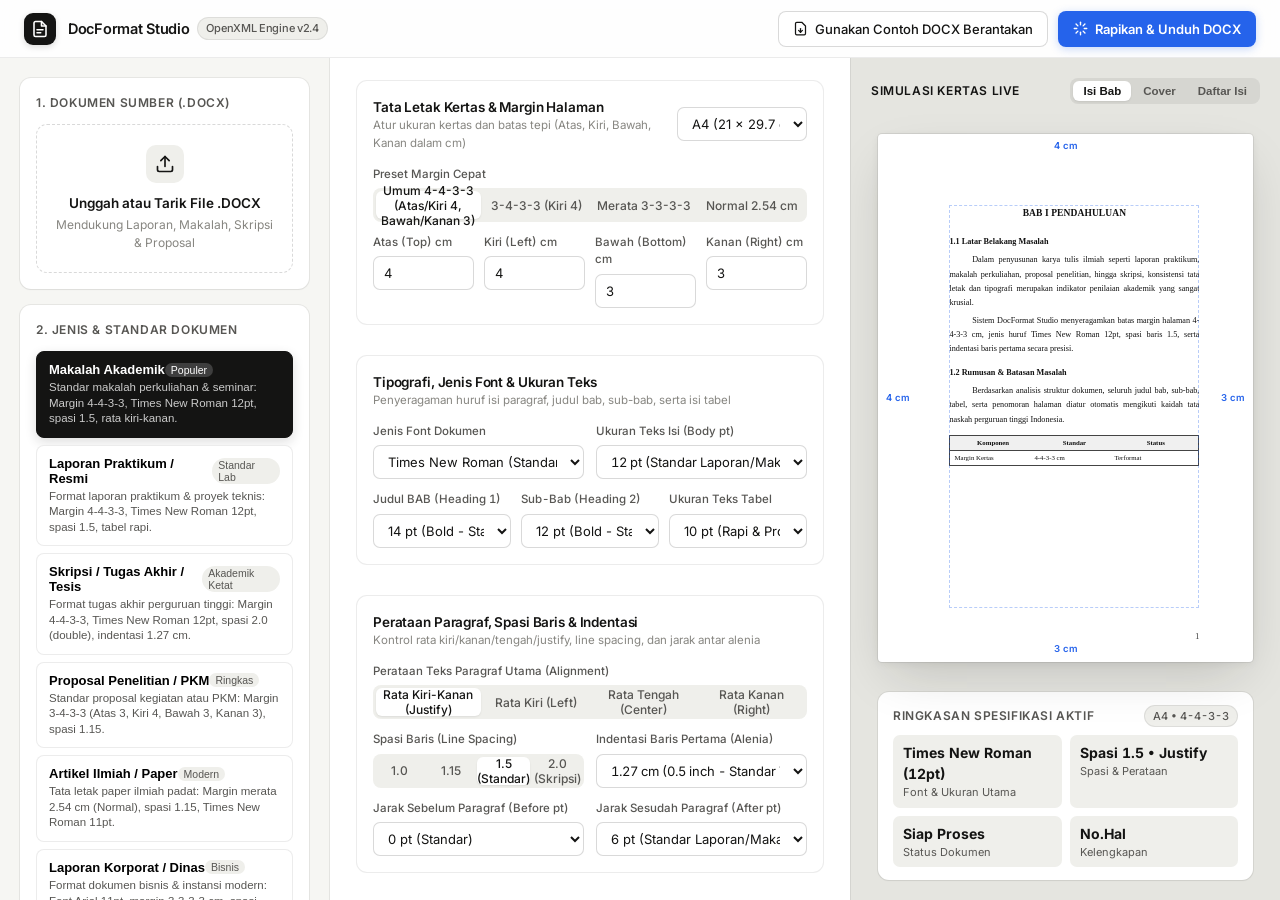
==== index.html @ 8f05985a "first commit" ====
<!DOCTYPE html>
<html lang="id">
<head>
  <meta charset="UTF-8" />
  <meta name="viewport" content="width=device-width, initial-scale=1.0" />
  <title>DocFormat Studio — Otomatisasi Format Laporan, Makalah & Skripsi (.DOCX)</title>
  <link rel="preconnect" href="https://fonts.googleapis.com">
  <link rel="preconnect" href="https://fonts.gstatic.com" crossorigin>
  <link href="https://fonts.googleapis.com/css2?family=Inter:wght@400;500;600;700&display=swap" rel="stylesheet">
  <link rel="stylesheet" href="styles.css" />
</head>
<body>
  <header class="app-header">
    <div class="brand-cluster">
      <div class="brand-mark">
        <svg width="18" height="18" viewBox="0 0 24 24" fill="none" stroke="currentColor" stroke-width="2.1" stroke-linecap="round" stroke-linejoin="round">
          <path d="M14 2H6a2 2 0 0 0-2 2v16a2 2 0 0 0 2 2h12a2 2 0 0 0 2-2V8z"></path>
          <polyline points="14 2 14 8 20 8"></polyline>
          <line x1="8" y1="13" x2="16" y2="13"></line>
          <line x1="8" y1="17" x2="13" y2="17"></line>
        </svg>
      </div>
      <div class="brand-title">
        DocFormat Studio
        <span class="brand-pill">OpenXML Engine v2.4</span>
      </div>
    </div>

    <div class="header-actions">
      <button type="button" id="btnLoadSample" class="btn btn-secondary" title="Muat contoh file DOCX berantakan untuk uji coba">
        <svg width="15" height="15" viewBox="0 0 24 24" fill="none" stroke="currentColor" stroke-width="2" stroke-linecap="round" stroke-linejoin="round">
          <path d="M14 2H6a2 2 0 0 0-2 2v16a2 2 0 0 0 2 2h12a2 2 0 0 0 2-2V8z"></path>
          <path d="M12 18v-6"></path>
          <path d="M9 15l3 3 3-3"></path>
        </svg>
        Gunakan Contoh DOCX Berantakan
      </button>

      <button type="button" id="btnProcessDoc" class="btn btn-brand">
        <svg width="15" height="15" viewBox="0 0 24 24" fill="none" stroke="currentColor" stroke-width="2.2" stroke-linecap="round" stroke-linejoin="round">
          <path d="M12 2v4"></path>
          <path d="m16.2 7.8 2.9-2.9"></path>
          <path d="M18 12h4"></path>
          <path d="m16.2 16.2 2.9 2.9"></path>
          <path d="M12 18v4"></path>
          <path d="m4.9 19.1 2.9-2.9"></path>
          <path d="M2 12h4"></path>
          <path d="m4.9 4.9 2.9 2.9"></path>
        </svg>
        <span id="btnProcessLabel">Rapikan &amp; Unduh DOCX</span>
      </button>
    </div>
  </header>

  <main class="workspace-grid">
    <!-- LEFT COLUMN: UPLOAD, PRESETS, MODULE CHECKLIST -->
    <aside class="col-panel col-left">
      <div class="panel-card">
        <div class="section-header">
          <span class="section-title">1. Dokumen Sumber (.DOCX)</span>
          <span id="fileSizeBadge" class="brand-pill tnum" style="display:none;">0 KB</span>
        </div>

        <input type="file" id="fileInput" accept=".docx" style="display:none;" />
        <div id="dropzone" class="dropzone">
          <div class="dropzone-icon">
            <svg width="20" height="20" viewBox="0 0 24 24" fill="none" stroke="currentColor" stroke-width="2" stroke-linecap="round" stroke-linejoin="round">
              <path d="M21 15v4a2 2 0 0 1-2 2H5a2 2 0 0 1-2-2v-4"></path>
              <polyline points="17 8 12 3 7 8"></polyline>
              <line x1="12" y1="3" x2="12" y2="15"></line>
            </svg>
          </div>
          <div class="dropzone-title" id="dropzoneTitle">Unggah atau Tarik File .DOCX</div>
          <div class="dropzone-sub">Mendukung Laporan, Makalah, Skripsi &amp; Proposal</div>
        </div>

        <div id="fileStatusBox" class="file-status-box">
          <div class="file-meta-top">
            <span class="file-name" id="inspectedFilename">dokumen.docx</span>
          </div>
          <div class="file-badges" id="inspectedBadges"></div>
        </div>
      </div>

      <div class="panel-card">
        <div class="section-header">
          <span class="section-title">2. Jenis &amp; Standar Dokumen</span>
        </div>
        <div id="presetList" class="preset-grid"></div>
      </div>

      <div class="panel-card">
        <div class="section-header">
          <span class="section-title">3. Bagian yang Dirapikan</span>
          <button type="button" id="btnToggleAllModules" style="border:none;background:none;color:var(--brand);font-size:11.5px;font-weight:600;cursor:pointer;">Pilih Semua</button>
        </div>
        <div class="module-checklist" id="moduleChecklist">
          <label class="module-chip checked" data-mod="margin">
            <input type="checkbox" checked />
            <span class="chip-box">✓</span>
            <span>Margin &amp; Kertas</span>
          </label>
          <label class="module-chip checked" data-mod="font">
            <input type="checkbox" checked />
            <span class="chip-box">✓</span>
            <span>Jenis Font</span>
          </label>
          <label class="module-chip checked" data-mod="font_size">
            <input type="checkbox" checked />
            <span class="chip-box">✓</span>
            <span>Ukuran Teks</span>
          </label>
          <label class="module-chip checked" data-mod="alignment">
            <input type="checkbox" checked />
            <span class="chip-box">✓</span>
            <span>Perataan Teks</span>
          </label>
          <label class="module-chip checked" data-mod="line_spacing">
            <input type="checkbox" checked />
            <span class="chip-box">✓</span>
            <span>Spasi Baris</span>
          </label>
          <label class="module-chip checked" data-mod="paragraph_spacing">
            <input type="checkbox" checked />
            <span class="chip-box">✓</span>
            <span>Jarak Paragraf</span>
          </label>
          <label class="module-chip checked" data-mod="indentation">
            <input type="checkbox" checked />
            <span class="chip-box">✓</span>
            <span>Indentasi Alenia</span>
          </label>
          <label class="module-chip checked" data-mod="headings">
            <input type="checkbox" checked />
            <span class="chip-box">✓</span>
            <span>Heading Bab/Sub</span>
          </label>
          <label class="module-chip checked" data-mod="page_numbers">
            <input type="checkbox" checked />
            <span class="chip-box">✓</span>
            <span>Nomor Halaman</span>
          </label>
          <label class="module-chip checked" data-mod="tables">
            <input type="checkbox" checked />
            <span class="chip-box">✓</span>
            <span>Format Tabel</span>
          </label>
          <label class="module-chip checked" data-mod="clean_empty_lines">
            <input type="checkbox" checked />
            <span class="chip-box">✓</span>
            <span>Hapus Enter Kosong</span>
          </label>
          <label class="module-chip" data-mod="auto_toc">
            <input type="checkbox" />
            <span class="chip-box">✓</span>
            <span>Daftar Isi Otomatis</span>
          </label>
          <label class="module-chip" data-mod="auto_cover" style="grid-column: span 2;">
            <input type="checkbox" />
            <span class="chip-box">✓</span>
            <span>Buat Cover Otomatis (Jika Belum Ada)</span>
          </label>
        </div>
      </div>
    </aside>

    <!-- CENTER COLUMN: GRANULAR FORMATTING CONTROLS -->
    <section class="col-panel col-center">
      <!-- GROUP A: MARGIN & UKURAN KERTAS -->
      <div class="config-group" id="groupMargin">
        <div class="group-header">
          <div>
            <div class="group-title">Tata Letak Kertas &amp; Margin Halaman</div>
            <div class="group-subtitle">Atur ukuran kertas dan batas tepi (Atas, Kiri, Bawah, Kanan dalam cm)</div>
          </div>
          <select id="paperSize" class="select-control" style="width:130px;">
            <option value="A4">A4 (21 × 29.7 cm)</option>
            <option value="F4">F4 / Folio (21.5 × 33 cm)</option>
            <option value="Letter">Letter (21.6 × 27.9 cm)</option>
            <option value="Legal">Legal (21.6 × 35.6 cm)</option>
          </select>
        </div>

        <div class="form-field" style="margin-bottom:12px;">
          <span class="form-label">Preset Margin Cepat</span>
          <div class="segmented-pills" id="marginPresetGroup">
            <button type="button" class="seg-btn active" data-margin="4,4,3,3">Umum 4-4-3-3 (Atas/Kiri 4, Bawah/Kanan 3)</button>
            <button type="button" class="seg-btn" data-margin="3,4,3,3">3-4-3-3 (Kiri 4)</button>
            <button type="button" class="seg-btn" data-margin="3,3,3,3">Merata 3-3-3-3</button>
            <button type="button" class="seg-btn" data-margin="2.54,2.54,2.54,2.54">Normal 2.54 cm</button>
          </div>
        </div>

        <div class="field-grid-4 tnum">
          <div class="form-field">
            <label class="form-label" for="marginTop">Atas (Top) cm</label>
            <input type="number" id="marginTop" class="input-control" step="0.1" min="1" max="8" value="4.0" />
          </div>
          <div class="form-field">
            <label class="form-label" for="marginLeft">Kiri (Left) cm</label>
            <input type="number" id="marginLeft" class="input-control" step="0.1" min="1" max="8" value="4.0" />
          </div>
          <div class="form-field">
            <label class="form-label" for="marginBottom">Bawah (Bottom) cm</label>
            <input type="number" id="marginBottom" class="input-control" step="0.1" min="1" max="8" value="3.0" />
          </div>
          <div class="form-field">
            <label class="form-label" for="marginRight">Kanan (Right) cm</label>
            <input type="number" id="marginRight" class="input-control" step="0.1" min="1" max="8" value="3.0" />
          </div>
        </div>
      </div>

      <!-- GROUP B: TIPOGRAFI, JENIS FONT & UKURAN TEKS -->
      <div class="config-group" id="groupTypography">
        <div class="group-header">
          <div>
            <div class="group-title">Tipografi, Jenis Font &amp; Ukuran Teks</div>
            <div class="group-subtitle">Penyeragaman huruf isi paragraf, judul bab, sub-bab, serta isi tabel</div>
          </div>
        </div>

        <div class="field-grid-2" style="margin-bottom:12px;">
          <div class="form-field">
            <label class="form-label" for="fontName">Jenis Font Dokumen</label>
            <select id="fontName" class="select-control">
              <option value="Times New Roman">Times New Roman (Standar Karya Ilmiah)</option>
              <option value="Arial">Arial (Laporan Teknis / Dinas)</option>
              <option value="Calibri">Calibri (Dokumen Modern)</option>
              <option value="Georgia">Georgia (Editorial Akademik)</option>
              <option value="Garamond">Garamond (Buku &amp; Monograf)</option>
              <option value="Bookman Old Style">Bookman Old Style</option>
              <option value="Tahoma">Tahoma</option>
            </select>
          </div>
          <div class="form-field">
            <label class="form-label" for="fontSizeBody">Ukuran Teks Isi (Body pt)</label>
            <select id="fontSizeBody" class="select-control tnum">
              <option value="10">10 pt</option>
              <option value="11">11 pt</option>
              <option value="12" selected>12 pt (Standar Laporan/Makalah)</option>
              <option value="13">13 pt</option>
              <option value="14">14 pt</option>
            </select>
          </div>
        </div>

        <div class="field-grid-3 tnum">
          <div class="form-field">
            <label class="form-label" for="fontSizeH1">Judul BAB (Heading 1)</label>
            <select id="fontSizeH1" class="select-control">
              <option value="12">12 pt (Bold)</option>
              <option value="13">13 pt (Bold)</option>
              <option value="14" selected>14 pt (Bold - Standar)</option>
              <option value="16">16 pt (Bold)</option>
            </select>
          </div>
          <div class="form-field">
            <label class="form-label" for="fontSizeH2">Sub-Bab (Heading 2)</label>
            <select id="fontSizeH2" class="select-control">
              <option value="11">11 pt (Bold)</option>
              <option value="12" selected>12 pt (Bold - Standar)</option>
              <option value="13">13 pt (Bold)</option>
            </select>
          </div>
          <div class="form-field">
            <label class="form-label" for="fontSizeTable">Ukuran Teks Tabel</label>
            <select id="fontSizeTable" class="select-control">
              <option value="9">9 pt</option>
              <option value="10" selected>10 pt (Rapi &amp; Proporsional)</option>
              <option value="11">11 pt</option>
              <option value="12">12 pt</option>
            </select>
          </div>
        </div>
      </div>

      <!-- GROUP C: PERATAAN, SPASI BARIS, INDENTASI & JARAK PARAGRAF -->
      <div class="config-group" id="groupParagraph">
        <div class="group-header">
          <div>
            <div class="group-title">Perataan Paragraf, Spasi Baris &amp; Indentasi</div>
            <div class="group-subtitle">Kontrol rata kiri/kanan/tengah/justify, line spacing, dan jarak antar alenia</div>
          </div>
        </div>

        <div class="form-field" style="margin-bottom:12px;">
          <span class="form-label">Perataan Teks Paragraf Utama (Alignment)</span>
          <div class="segmented-pills" id="alignBodyGroup">
            <button type="button" class="seg-btn active" data-align="both">Rata Kiri-Kanan (Justify)</button>
            <button type="button" class="seg-btn" data-align="left">Rata Kiri (Left)</button>
            <button type="button" class="seg-btn" data-align="center">Rata Tengah (Center)</button>
            <button type="button" class="seg-btn" data-align="right">Rata Kanan (Right)</button>
          </div>
        </div>

        <div class="field-grid-2" style="margin-bottom:12px;">
          <div class="form-field">
            <span class="form-label">Spasi Baris (Line Spacing)</span>
            <div class="segmented-pills tnum" id="lineSpacingGroup">
              <button type="button" class="seg-btn" data-spacing="1.0">1.0</button>
              <button type="button" class="seg-btn" data-spacing="1.15">1.15</button>
              <button type="button" class="seg-btn active" data-spacing="1.5">1.5 (Standar)</button>
              <button type="button" class="seg-btn" data-spacing="2.0">2.0 (Skripsi)</button>
            </div>
          </div>

          <div class="form-field">
            <label class="form-label" for="firstLineIndent">Indentasi Baris Pertama (Alenia)</label>
            <select id="firstLineIndent" class="select-control tnum">
              <option value="1.27" selected>1.27 cm (0.5 inch - Standar Tab)</option>
              <option value="1.0">1.00 cm (6 Ketuk)</option>
              <option value="1.5">1.50 cm</option>
              <option value="0">0 cm (Tanpa Indentasi / Block)</option>
            </select>
          </div>
        </div>

        <div class="field-grid-2 tnum">
          <div class="form-field">
            <label class="form-label" for="spaceBefore">Jarak Sebelum Paragraf (Before pt)</label>
            <select id="spaceBefore" class="select-control">
              <option value="0" selected>0 pt (Standar)</option>
              <option value="3">3 pt</option>
              <option value="6">6 pt</option>
              <option value="12">12 pt</option>
            </select>
          </div>
          <div class="form-field">
            <label class="form-label" for="spaceAfter">Jarak Sesudah Paragraf (After pt)</label>
            <select id="spaceAfter" class="select-control">
              <option value="0">0 pt (Rapat / Skripsi 2.0)</option>
              <option value="4">4 pt</option>
              <option value="6" selected>6 pt (Standar Laporan/Makalah)</option>
              <option value="8">8 pt</option>
              <option value="10">10 pt</option>
            </select>
          </div>
        </div>
      </div>

      <!-- GROUP D: HEADING BAB, SUB-BAB & PENOMORAN HALAMAN -->
      <div class="config-group" id="groupStructure">
        <div class="group-header">
          <div>
            <div class="group-title">Heading Bab, Sub-Bab &amp; Penomoran Halaman</div>
            <div class="group-subtitle">Aturan judul BAB baru, kapitalisasi, warna teks, dan letak nomor halaman</div>
          </div>
        </div>

        <div class="field-grid-2" style="margin-bottom:10px;">
          <div class="form-field">
            <label class="form-label" for="alignH1">Perataan Judul BAB (Heading 1)</label>
            <select id="alignH1" class="select-control">
              <option value="center" selected>Rata Tengah (Center - Standar BAB)</option>
              <option value="left">Rata Kiri (Left)</option>
            </select>
          </div>
          <div class="form-field">
            <label class="form-label" for="pageNumPos">Posisi Penomoran Halaman</label>
            <select id="pageNumPos" class="select-control">
              <option value="bottom_right" selected>Bawah Kanan (Footer Right)</option>
              <option value="bottom_center">Bawah Tengah (Footer Center)</option>
              <option value="top_right">Atas Kanan (Header Right)</option>
              <option value="none">Tanpa Nomor Halaman</option>
            </select>
          </div>
        </div>

        <div class="switch-row">
          <div>
            <div class="switch-label">Mulai Setiap BAB di Halaman Baru (Page Break Before)</div>
            <div class="switch-sub">Otomatis memindahkan BAB I, BAB II, BAB III, Daftar Pustaka ke lembaran baru</div>
          </div>
          <div id="swPageBreakBab" class="toggle-switch on" role="switch" aria-checked="true"></div>
        </div>

        <div class="switch-row">
          <div>
            <div class="switch-label">Kapitalisasi Judul BAB Otomatis (UPPERCASE)</div>
            <div class="switch-sub">Mengubah "bab i pendahuluan" menjadi "BAB I PENDAHULUAN" cetak tebal</div>
          </div>
          <div id="swUppercaseBab" class="toggle-switch on" role="switch" aria-checked="true"></div>
        </div>

        <div class="switch-row">
          <div>
            <div class="switch-label">Netralkan Warna Teks ke Hitam Resmi (#000000)</div>
            <div class="switch-sub">Menghapus warna teks biru/merah/abu-abu hasil copy-paste dari web</div>
          </div>
          <div id="swForceBlack" class="toggle-switch on" role="switch" aria-checked="true"></div>
        </div>
      </div>

      <!-- GROUP E: GENERATOR COVER / HALAMAN SAMPUL OTOMATIS -->
      <div class="config-group" id="groupCover">
        <div class="group-header">
          <div>
            <div class="group-title">Halaman Sampul (Cover) Otomatis</div>
            <div class="group-subtitle">Disisipkan di halaman pertama apabila dokumen belum memiliki cover</div>
          </div>
          <label style="display:flex;align-items:center;gap:6px;font-size:12px;font-weight:500;cursor:pointer;">
            <input type="checkbox" id="chkForceCover" />
            <span>Paksa Tambah Cover</span>
          </label>
        </div>

        <div class="field-grid-2" style="margin-bottom:10px;">
          <div class="form-field">
            <label class="form-label" for="covDocLabel">Label Jenis Dokumen</label>
            <input type="text" id="covDocLabel" class="input-control" value="MAKALAH" placeholder="MAKALAH / LAPORAN AKHIR / SKRIPSI" />
          </div>
          <div class="form-field">
            <label class="form-label" for="covCourse">Mata Kuliah / Proyek (Opsional)</label>
            <input type="text" id="covCourse" class="input-control" value="Metodologi Penelitian &amp; Tata Tulis Ilmiah" placeholder="Nama Mata Kuliah" />
          </div>
        </div>

        <div class="form-field" style="margin-bottom:10px;">
          <label class="form-label" for="covTitle">Judul Lengkap Laporan / Makalah</label>
          <input type="text" id="covTitle" class="input-control" value="IMPLEMENTASI OTOMATISASI TATA LETAK DOKUMEN KARYA ILMIAH BERBASIS OPENXML" placeholder="Masukkan judul dokumen..." />
        </div>

        <div class="field-grid-3" style="margin-bottom:10px;">
          <div class="form-field">
            <label class="form-label" for="covAuthor">Nama Penyusun / Kelompok</label>
            <input type="text" id="covAuthor" class="input-control" value="Ahmad Fauzan &amp; Tim Peneliti" />
          </div>
          <div class="form-field">
            <label class="form-label" for="covNim">NIM / NPM / NIP</label>
            <input type="text" id="covNim" class="input-control tnum" value="2201040089" />
          </div>
          <div class="form-field">
            <label class="form-label" for="covLecturer">Dosen Pengampu / Pembimbing</label>
            <input type="text" id="covLecturer" class="input-control" value="Dr. Ir. Hendra Wijaya, M.Kom." />
          </div>
        </div>

        <div class="field-grid-3">
          <div class="form-field">
            <label class="form-label" for="covFaculty">Fakultas / Program Studi</label>
            <input type="text" id="covFaculty" class="input-control" value="FAKULTAS ILMU KOMPUTER" />
          </div>
          <div class="form-field">
            <label class="form-label" for="covInstitution">Nama Universitas / Instansi</label>
            <input type="text" id="covInstitution" class="input-control" value="UNIVERSITAS INDONESIA RAYA" />
          </div>
          <div class="form-field">
            <label class="form-label" for="covYear">Kota &amp; Tahun</label>
            <input type="text" id="covYear" class="input-control tnum" value="JAKARTA • 2026" />
          </div>
        </div>
      </div>
    </section>

    <!-- RIGHT COLUMN: LIVE INTERACTIVE PAPER SIMULATOR & STATS -->
    <aside class="col-panel col-right">
      <div class="preview-toolbar">
        <span class="section-title" style="color:var(--text-primary);">Simulasi Kertas Live</span>
        <div class="preview-tabs" id="previewTabs">
          <button type="button" class="preview-tab active" data-tab="body">Isi Bab</button>
          <button type="button" class="preview-tab" data-tab="cover">Cover</button>
          <button type="button" class="preview-tab" data-tab="toc">Daftar Isi</button>
        </div>
      </div>

      <div class="paper-stage" id="paperStage">
        <span class="margin-badge mb-top tnum" id="mbTop">4.0 cm</span>
        <span class="margin-badge mb-left tnum" id="mbLeft">4.0 cm</span>
        <span class="margin-badge mb-bottom tnum" id="mbBottom">3.0 cm</span>
        <span class="margin-badge mb-right tnum" id="mbRight">3.0 cm</span>

        <div class="paper-margin-guide" id="paperMarginBox"></div>
        <div class="paper-content" id="paperContent"></div>
        <div class="pv-page-num tnum" id="pvPageNum">1</div>
      </div>

      <div class="stats-drawer" id="statsDrawer">
        <div style="display:flex;align-items:center;justify-content:space-between;">
          <span class="section-title">Ringkasan Spesifikasi Aktif</span>
          <span id="activeSpecBadge" class="brand-pill tnum">A4 • 4-4-3-3</span>
        </div>
        <div class="stats-grid tnum" id="liveSpecGrid">
          <div class="stat-item">
            <span class="stat-val" id="stFont">Times New Roman</span>
            <span class="stat-lbl">Font &amp; Ukuran Utama</span>
          </div>
          <div class="stat-item">
            <span class="stat-val" id="stSpacing">1.5 Baris • Justify</span>
            <span class="stat-lbl">Spasi &amp; Perataan</span>
          </div>
          <div class="stat-item">
            <span class="stat-val" id="stParaCount">Siap Proses</span>
            <span class="stat-lbl">Status Dokumen</span>
          </div>
          <div class="stat-item">
            <span class="stat-val" id="stExtras">Penomoran Aktif</span>
            <span class="stat-lbl">Kelengkapan</span>
          </div>
        </div>
      </div>
    </aside>
  </main>

  <div id="toastBanner" class="toast-banner">
    <svg width="16" height="16" viewBox="0 0 24 24" fill="none" stroke="#34d399" stroke-width="2.5" stroke-linecap="round" stroke-linejoin="round">
      <polyline points="20 6 9 17 4 12"></polyline>
    </svg>
    <span id="toastText">Dokumen berhasil dirapikan!</span>
  </div>

  <script src="docx_client_engine.js"></script>
  <script src="app.js"></script>
</body>
</html>
---- styles.css ----
:root {
  --bg-app: #f6f6f3;
  --bg-surface: #ffffff;
  --bg-subtle: #efefeb;
  --bg-hover: #e7e7e2;
  --bg-canvas: #e5e5e0;
  --text-primary: #141413;
  --text-secondary: #575653;
  --text-tertiary: #878681;
  --border-subtle: rgba(20, 20, 19, 0.08);
  --border-strong: rgba(20, 20, 19, 0.16);
  --accent: #18181b;
  --accent-fg: #ffffff;
  --brand: #2563eb;
  --brand-soft: rgba(37, 99, 235, 0.09);
  --emerald: #059669;
  --emerald-soft: rgba(5, 150, 105, 0.1);
  --amber: #d97706;
  --amber-soft: rgba(217, 119, 6, 0.12);
  --radius-sm: 8px;
  --radius-md: 11px;
  --radius-lg: 15px;
  --shadow-card: 0 1px 2px rgba(0, 0, 0, 0.04), 0 0 0 1px rgba(20, 20, 19, 0.07);
  --shadow-elevated: 0 18px 40px -12px rgba(20, 20, 19, 0.14), 0 0 0 1px rgba(20, 20, 19, 0.08);
  --shadow-paper: 0 20px 50px -12px rgba(20, 20, 19, 0.18), 0 2px 8px rgba(20, 20, 19, 0.06), 0 0 0 1px rgba(20, 20, 19, 0.08);
  --ease-out: cubic-bezier(0.22, 1, 0.36, 1);
  --ease-drawer: cubic-bezier(0.32, 0.72, 0, 1);
}

*, *::before, *::after {
  box-sizing: border-box;
  margin: 0;
  padding: 0;
}

html, body {
  height: 100%;
  background-color: var(--bg-app);
  color: var(--text-primary);
  font-family: 'Inter', -apple-system, BlinkMacSystemFont, "Segoe UI", Roboto, sans-serif;
  font-size: 13.5px;
  line-height: 1.5;
  -webkit-font-smoothing: antialiased;
  -moz-osx-font-smoothing: grayscale;
}

.tnum {
  font-variant-numeric: tabular-nums;
  font-feature-settings: "tnum";
}

.app-header {
  height: 58px;
  background: rgba(255, 255, 255, 0.86);
  backdrop-filter: blur(14px);
  -webkit-backdrop-filter: blur(14px);
  border-bottom: 1px solid var(--border-subtle);
  padding: 0 24px;
  display: flex;
  align-items: center;
  justify-content: space-between;
  position: sticky;
  top: 0;
  z-index: 40;
}

.brand-cluster {
  display: flex;
  align-items: center;
  gap: 12px;
}

.brand-mark {
  width: 32px;
  height: 32px;
  border-radius: 9px;
  background: var(--text-primary);
  color: #fff;
  display: flex;
  align-items: center;
  justify-content: center;
  box-shadow: 0 2px 6px rgba(0,0,0,0.14);
}

.brand-title {
  font-weight: 600;
  font-size: 14.5px;
  letter-spacing: -0.02em;
  display: flex;
  align-items: center;
  gap: 8px;
}

.brand-pill {
  font-size: 11px;
  font-weight: 500;
  padding: 2px 8px;
  border-radius: 99px;
  background: var(--bg-subtle);
  color: var(--text-secondary);
  border: 1px solid var(--border-subtle);
}

.header-actions {
  display: flex;
  align-items: center;
  gap: 10px;
}

.workspace-grid {
  display: grid;
  grid-template-columns: 330px 1fr 430px;
  height: calc(100vh - 58px);
  overflow: hidden;
}

@media (max-width: 1260px) {
  .workspace-grid {
    grid-template-columns: 300px 1fr 370px;
  }
}

@media (max-width: 1024px) {
  .workspace-grid {
    grid-template-columns: 1fr;
    height: auto;
    overflow: visible;
  }
}

.col-panel {
  height: 100%;
  overflow-y: auto;
  padding: 20px;
  display: flex;
  flex-direction: column;
  gap: 16px;
}

.col-left {
  border-right: 1px solid var(--border-subtle);
  background: var(--bg-app);
}

.col-center {
  background: var(--bg-surface);
  padding: 22px 26px;
}

.col-right {
  border-left: 1px solid var(--border-subtle);
  background: var(--bg-canvas);
  padding: 20px;
  display: flex;
  flex-direction: column;
  align-items: center;
}

.panel-card {
  background: var(--bg-surface);
  border-radius: var(--radius-md);
  box-shadow: var(--shadow-card);
  padding: 16px;
  transition: box-shadow 200ms var(--ease-out);
}

.section-header {
  display: flex;
  align-items: center;
  justify-content: space-between;
  margin-bottom: 12px;
}

.section-title {
  font-size: 12px;
  font-weight: 600;
  text-transform: uppercase;
  letter-spacing: 0.05em;
  color: var(--text-secondary);
  display: flex;
  align-items: center;
  gap: 6px;
}

.dropzone {
  border: 1.5px dashed var(--border-strong);
  border-radius: var(--radius-md);
  background: var(--bg-surface);
  padding: 20px 16px;
  text-align: center;
  cursor: pointer;
  transition: transform 180ms var(--ease-out), border-color 180ms var(--ease-out), background-color 180ms var(--ease-out);
  position: relative;
}

.dropzone:hover, .dropzone.dragover {
  border-color: var(--brand);
  background: var(--brand-soft);
  transform: translateY(-1px);
}

.dropzone-icon {
  width: 38px;
  height: 38px;
  border-radius: 10px;
  background: var(--bg-subtle);
  color: var(--text-primary);
  margin: 0 auto 10px;
  display: flex;
  align-items: center;
  justify-content: center;
  transition: transform 200ms var(--ease-out);
}

.dropzone:hover .dropzone-icon {
  transform: scale(1.06);
  background: #fff;
  color: var(--brand);
}

.dropzone-title {
  font-weight: 600;
  font-size: 13.5px;
  color: var(--text-primary);
  margin-bottom: 3px;
}

.dropzone-sub {
  font-size: 12px;
  color: var(--text-tertiary);
}

.file-status-box {
  margin-top: 12px;
  padding: 11px 12px;
  border-radius: var(--radius-sm);
  background: var(--bg-subtle);
  display: none;
  flex-direction: column;
  gap: 8px;
  animation: slideFadeIn 220ms var(--ease-out);
}

.file-status-box.visible {
  display: flex;
}

.file-meta-top {
  display: flex;
  align-items: center;
  justify-content: space-between;
  gap: 8px;
}

.file-name {
  font-weight: 600;
  font-size: 12.5px;
  color: var(--text-primary);
  white-space: nowrap;
  overflow: hidden;
  text-overflow: ellipsis;
}

.file-badges {
  display: flex;
  flex-wrap: wrap;
  gap: 6px;
}

.meta-tag {
  font-size: 11px;
  font-weight: 500;
  padding: 2px 7px;
  border-radius: 5px;
  background: var(--bg-surface);
  color: var(--text-secondary);
  box-shadow: 0 0 0 1px var(--border-subtle);
}

.meta-tag.warn {
  background: var(--amber-soft);
  color: var(--amber);
}

.meta-tag.ok {
  background: var(--emerald-soft);
  color: var(--emerald);
}

.preset-grid {
  display: flex;
  flex-direction: column;
  gap: 7px;
}

.preset-btn {
  width: 100%;
  text-align: left;
  background: var(--bg-surface);
  border: 1px solid var(--border-subtle);
  border-radius: var(--radius-sm);
  padding: 10px 12px;
  cursor: pointer;
  transition: all 160ms var(--ease-out);
  display: flex;
  flex-direction: column;
  gap: 3px;
}

.preset-btn:hover {
  border-color: var(--border-strong);
  background: var(--bg-subtle);
}

.preset-btn:active {
  transform: scale(0.985);
}

.preset-btn.active {
  border-color: var(--text-primary);
  background: var(--text-primary);
  color: #ffffff;
  box-shadow: 0 4px 12px rgba(20, 20, 19, 0.14);
}

.preset-top {
  display: flex;
  align-items: center;
  justify-content: space-between;
}

.preset-name {
  font-weight: 600;
  font-size: 13px;
}

.preset-badge {
  font-size: 10.5px;
  font-weight: 500;
  padding: 1px 6px;
  border-radius: 99px;
  background: var(--bg-subtle);
  color: var(--text-secondary);
}

.preset-btn.active .preset-badge {
  background: rgba(255, 255, 255, 0.18);
  color: #fff;
}

.preset-desc {
  font-size: 11.5px;
  color: var(--text-secondary);
  line-height: 1.35;
}

.preset-btn.active .preset-desc {
  color: rgba(255, 255, 255, 0.78);
}

.module-checklist {
  display: grid;
  grid-template-columns: 1fr 1fr;
  gap: 7px;
}

.module-chip {
  display: flex;
  align-items: center;
  gap: 8px;
  padding: 7px 9px;
  border-radius: var(--radius-sm);
  border: 1px solid var(--border-subtle);
  background: var(--bg-surface);
  cursor: pointer;
  user-select: none;
  font-size: 12px;
  font-weight: 500;
  color: var(--text-secondary);
  transition: all 150ms var(--ease-out);
}

.module-chip:hover {
  background: var(--bg-subtle);
}

.module-chip input {
  display: none;
}

.chip-box {
  width: 15px;
  height: 15px;
  border-radius: 4px;
  border: 1.5px solid var(--border-strong);
  display: flex;
  align-items: center;
  justify-content: center;
  transition: all 150ms var(--ease-out);
  flex-shrink: 0;
}

.module-chip.checked {
  border-color: rgba(37, 99, 235, 0.35);
  background: rgba(37, 99, 235, 0.05);
  color: var(--text-primary);
}

.module-chip.checked .chip-box {
  background: var(--brand);
  border-color: var(--brand);
  color: #fff;
}

.config-group {
  border: 1px solid var(--border-subtle);
  border-radius: var(--radius-md);
  padding: 16px;
  margin-bottom: 14px;
  background: var(--bg-surface);
  transition: opacity 200ms var(--ease-out);
}

.config-group.disabled-module {
  opacity: 0.45;
}

.group-header {
  display: flex;
  align-items: center;
  justify-content: space-between;
  margin-bottom: 14px;
}

.group-title {
  font-weight: 600;
  font-size: 13.5px;
  letter-spacing: -0.01em;
  display: flex;
  align-items: center;
  gap: 8px;
}

.group-subtitle {
  font-size: 11.5px;
  color: var(--text-tertiary);
}

.field-grid-2 {
  display: grid;
  grid-template-columns: 1fr 1fr;
  gap: 12px;
}

.field-grid-4 {
  display: grid;
  grid-template-columns: repeat(4, 1fr);
  gap: 10px;
}

.field-grid-3 {
  display: grid;
  grid-template-columns: repeat(3, 1fr);
  gap: 10px;
}

.form-field {
  display: flex;
  flex-direction: column;
  gap: 5px;
}

.form-label {
  font-size: 11.5px;
  font-weight: 500;
  color: var(--text-secondary);
  display: flex;
  align-items: center;
  justify-content: space-between;
}

.input-control, .select-control {
  height: 34px;
  padding: 0 10px;
  border-radius: 7px;
  border: 1px solid var(--border-strong);
  background: var(--bg-surface);
  color: var(--text-primary);
  font-family: inherit;
  font-size: 13px;
  transition: border-color 150ms var(--ease-out), box-shadow 150ms var(--ease-out);
  width: 100%;
}

.input-control:focus, .select-control:focus {
  outline: none;
  border-color: var(--brand);
  box-shadow: 0 0 0 3px var(--brand-soft);
}

.segmented-pills {
  display: flex;
  background: var(--bg-subtle);
  padding: 3px;
  border-radius: 8px;
  gap: 3px;
}

.seg-btn {
  flex: 1;
  height: 28px;
  border: none;
  background: transparent;
  border-radius: 6px;
  font-family: inherit;
  font-size: 12px;
  font-weight: 500;
  color: var(--text-secondary);
  cursor: pointer;
  display: flex;
  align-items: center;
  justify-content: center;
  gap: 5px;
  transition: all 160ms var(--ease-out);
}

.seg-btn:hover {
  color: var(--text-primary);
}

.seg-btn.active {
  background: var(--bg-surface);
  color: var(--text-primary);
  box-shadow: 0 1px 2px rgba(0,0,0,0.08);
}

.switch-row {
  display: flex;
  align-items: center;
  justify-content: space-between;
  padding: 7px 0;
}

.switch-label {
  font-size: 12.5px;
  color: var(--text-primary);
  font-weight: 500;
}

.switch-sub {
  font-size: 11px;
  color: var(--text-tertiary);
}

.toggle-switch {
  position: relative;
  width: 36px;
  height: 20px;
  background: var(--bg-hover);
  border-radius: 99px;
  cursor: pointer;
  transition: background 180ms var(--ease-out);
  flex-shrink: 0;
}

.toggle-switch::after {
  content: '';
  position: absolute;
  top: 2px;
  left: 2px;
  width: 16px;
  height: 16px;
  background: #fff;
  border-radius: 50%;
  box-shadow: 0 1px 2px rgba(0,0,0,0.2);
  transition: transform 180ms var(--ease-out);
}

.toggle-switch.on {
  background: var(--text-primary);
}

.toggle-switch.on::after {
  transform: translateX(16px);
}

.btn {
  height: 36px;
  padding: 0 14px;
  border-radius: 8px;
  font-family: inherit;
  font-size: 13px;
  font-weight: 500;
  cursor: pointer;
  display: inline-flex;
  align-items: center;
  justify-content: center;
  gap: 7px;
  border: 1px solid transparent;
  transition: transform 140ms var(--ease-out), background-color 140ms var(--ease-out), box-shadow 140ms var(--ease-out);
  user-select: none;
  text-decoration: none;
}

.btn:active {
  transform: scale(0.975);
}

.btn-secondary {
  background: var(--bg-surface);
  color: var(--text-primary);
  border-color: var(--border-strong);
}

.btn-secondary:hover {
  background: var(--bg-subtle);
}

.btn-primary {
  background: var(--text-primary);
  color: #ffffff;
  font-weight: 600;
  box-shadow: 0 2px 6px rgba(20, 20, 19, 0.18);
}

.btn-primary:hover {
  background: #27272a;
}

.btn-brand {
  background: var(--brand);
  color: #ffffff;
  font-weight: 600;
  box-shadow: 0 2px 8px rgba(37, 99, 235, 0.25);
}

.btn-brand:hover {
  background: #1d4ed8;
}

.preview-toolbar {
  width: 100%;
  display: flex;
  align-items: center;
  justify-content: space-between;
  margin-bottom: 14px;
}

.preview-tabs {
  display: flex;
  background: rgba(20, 20, 19, 0.07);
  padding: 3px;
  border-radius: 8px;
  gap: 2px;
}

.preview-tab {
  border: none;
  background: transparent;
  padding: 4px 10px;
  border-radius: 6px;
  font-size: 11.5px;
  font-weight: 600;
  color: var(--text-secondary);
  cursor: pointer;
  transition: all 150ms var(--ease-out);
}

.preview-tab.active {
  background: #fff;
  color: var(--text-primary);
  box-shadow: 0 1px 2px rgba(0,0,0,0.08);
}

.paper-stage {
  width: 100%;
  max-width: 375px;
  aspect-ratio: 210 / 297;
  background: #ffffff;
  border-radius: 4px;
  box-shadow: var(--shadow-paper);
  position: relative;
  overflow: hidden;
  transition: all 240ms var(--ease-out);
  display: flex;
  flex-direction: column;
}

.paper-margin-guide {
  position: absolute;
  border: 1px dashed rgba(37, 99, 235, 0.32);
  pointer-events: none;
  transition: all 220ms var(--ease-out);
  z-index: 2;
}

.margin-badge {
  position: absolute;
  font-size: 9.5px;
  font-weight: 600;
  color: var(--brand);
  background: rgba(255, 255, 255, 0.92);
  padding: 1px 4px;
  border-radius: 3px;
  pointer-events: none;
  z-index: 3;
}

.mb-top { top: 4px; left: 50%; transform: translateX(-50%); }
.mb-left { left: 4px; top: 50%; transform: translateY(-50%); }
.mb-bottom { bottom: 4px; left: 50%; transform: translateX(-50%); }
.mb-right { right: 4px; top: 50%; transform: translateY(-50%); }

.paper-content {
  position: absolute;
  overflow: hidden;
  transition: all 220ms var(--ease-out);
  color: #111;
  display: flex;
  flex-direction: column;
}

.pv-h1 {
  font-weight: 700;
  margin-bottom: 8px;
  letter-spacing: 0.01em;
}

.pv-h2 {
  font-weight: 700;
  margin-top: 6px;
  margin-bottom: 4px;
}

.pv-p {
  margin-bottom: 6px;
}

.pv-page-num {
  position: absolute;
  font-size: 9px;
  color: #444;
  font-weight: 500;
  z-index: 4;
}

.pv-cover-box {
  height: 100%;
  display: flex;
  flex-direction: column;
  justify-content: space-between;
  align-items: center;
  text-align: center;
  padding: 6px 2px;
}

.pv-toc-row {
  display: flex;
  align-items: baseline;
  justify-content: space-between;
  font-size: 8.5px;
  margin-bottom: 4px;
}

.pv-toc-dots {
  flex: 1;
  border-bottom: 1px dotted #888;
  margin: 0 5px;
}

.toast-banner {
  position: fixed;
  bottom: 22px;
  right: 22px;
  background: var(--text-primary);
  color: #fff;
  padding: 12px 16px;
  border-radius: 10px;
  box-shadow: var(--shadow-elevated);
  display: flex;
  align-items: center;
  gap: 10px;
  font-size: 13px;
  font-weight: 500;
  transform: translateY(120%);
  opacity: 0;
  transition: transform 280ms var(--ease-drawer), opacity 280ms var(--ease-drawer);
  z-index: 100;
}

.toast-banner.show {
  transform: translateY(0);
  opacity: 1;
}

.stats-drawer {
  margin-top: 14px;
  width: 100%;
  max-width: 375px;
  background: var(--bg-surface);
  border-radius: var(--radius-md);
  box-shadow: var(--shadow-card);
  padding: 13px 15px;
}

.stats-grid {
  display: grid;
  grid-template-columns: repeat(2, 1fr);
  gap: 8px;
  margin-top: 8px;
}

.stat-item {
  background: var(--bg-subtle);
  padding: 7px 10px;
  border-radius: 7px;
  display: flex;
  flex-direction: column;
}

.stat-val {
  font-weight: 700;
  font-size: 14px;
  color: var(--text-primary);
}

.stat-lbl {
  font-size: 11px;
  color: var(--text-secondary);
}

@keyframes slideFadeIn {
  from {
    opacity: 0;
    transform: translateY(4px);
  }
  to {
    opacity: 1;
    transform: translateY(0);
  }
}
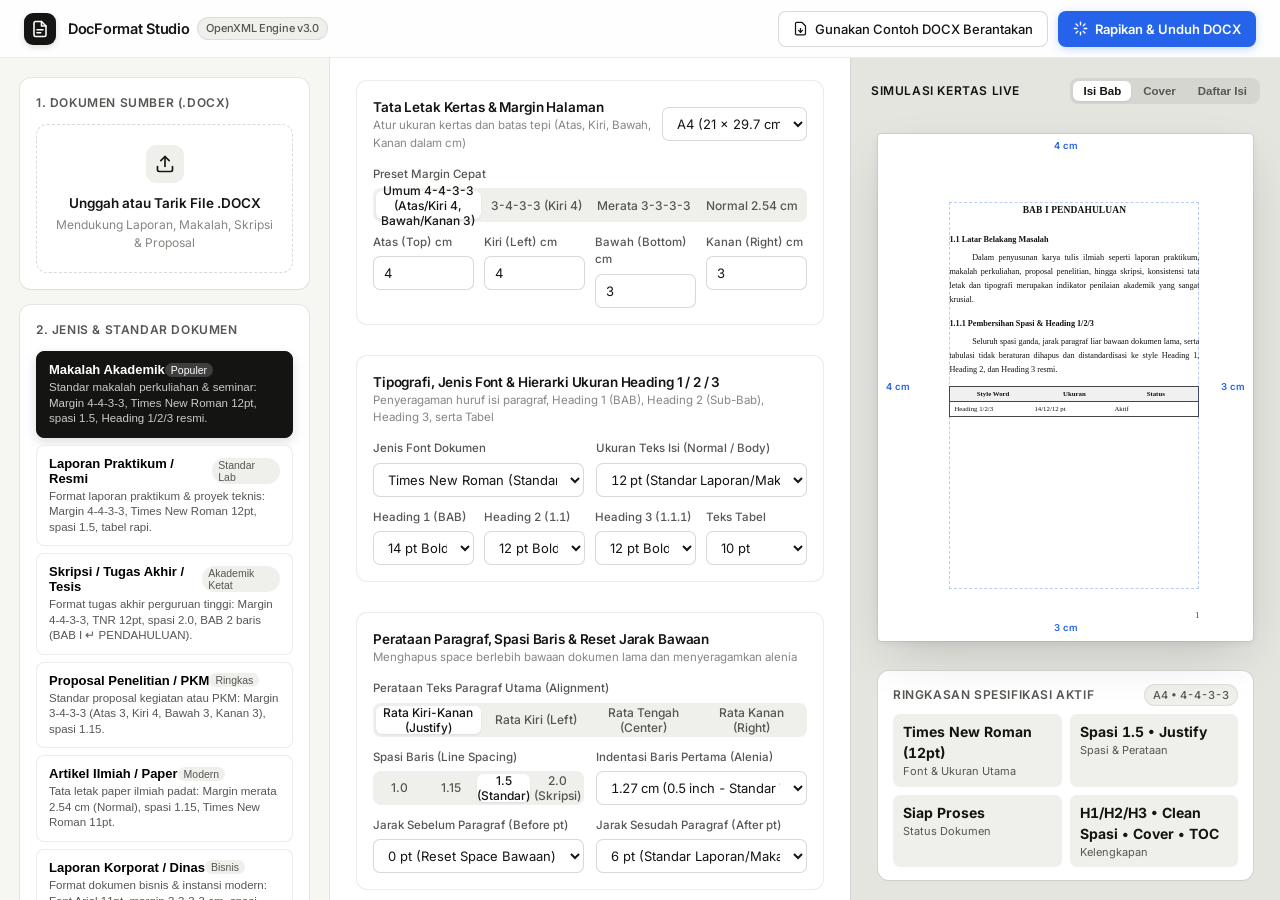
==== commit 7ab4c052: "mengubah format pemilihan bagian yang dirampikan menjadi lebih rapi" ====
--- a/index.html
+++ b/index.html
@@ -3,7 +3,7 @@
 <head>
   <meta charset="UTF-8" />
   <meta name="viewport" content="width=device-width, initial-scale=1.0" />
-  <title>DocFormat Studio — Otomatisasi Format Laporan, Makalah & Skripsi (.DOCX)</title>
+  <title>DocFormat Studio — Otomatisasi Format Laporan, Makalah &amp; Skripsi (.DOCX)</title>
   <link rel="preconnect" href="https://fonts.googleapis.com">
   <link rel="preconnect" href="https://fonts.gstatic.com" crossorigin>
   <link href="https://fonts.googleapis.com/css2?family=Inter:wght@400;500;600;700&display=swap" rel="stylesheet">
@@ -22,7 +22,7 @@
       </div>
       <div class="brand-title">
         DocFormat Studio
-        <span class="brand-pill">OpenXML Engine v2.4</span>
+        <span class="brand-pill">OpenXML Engine v3.0</span>
       </div>
     </div>
 
@@ -53,7 +53,7 @@
   </header>
 
   <main class="workspace-grid">
-    <!-- LEFT COLUMN: UPLOAD, PRESETS, MODULE CHECKLIST -->
+    <!-- LEFT COLUMN: UPLOAD, PRESETS, ADAPTIVE MODULE CONTROLS -->
     <aside class="col-panel col-left">
       <div class="panel-card">
         <div class="section-header">
@@ -91,75 +91,72 @@
 
       <div class="panel-card">
         <div class="section-header">
-          <span class="section-title">3. Bagian yang Dirapikan</span>
-          <button type="button" id="btnToggleAllModules" style="border:none;background:none;color:var(--brand);font-size:11.5px;font-weight:600;cursor:pointer;">Pilih Semua</button>
-        </div>
-        <div class="module-checklist" id="moduleChecklist">
-          <label class="module-chip checked" data-mod="margin">
-            <input type="checkbox" checked />
-            <span class="chip-box">✓</span>
-            <span>Margin &amp; Kertas</span>
-          </label>
-          <label class="module-chip checked" data-mod="font">
-            <input type="checkbox" checked />
-            <span class="chip-box">✓</span>
-            <span>Jenis Font</span>
-          </label>
-          <label class="module-chip checked" data-mod="font_size">
-            <input type="checkbox" checked />
-            <span class="chip-box">✓</span>
-            <span>Ukuran Teks</span>
-          </label>
-          <label class="module-chip checked" data-mod="alignment">
-            <input type="checkbox" checked />
-            <span class="chip-box">✓</span>
-            <span>Perataan Teks</span>
-          </label>
-          <label class="module-chip checked" data-mod="line_spacing">
-            <input type="checkbox" checked />
-            <span class="chip-box">✓</span>
-            <span>Spasi Baris</span>
-          </label>
-          <label class="module-chip checked" data-mod="paragraph_spacing">
-            <input type="checkbox" checked />
-            <span class="chip-box">✓</span>
-            <span>Jarak Paragraf</span>
-          </label>
-          <label class="module-chip checked" data-mod="indentation">
-            <input type="checkbox" checked />
-            <span class="chip-box">✓</span>
-            <span>Indentasi Alenia</span>
-          </label>
-          <label class="module-chip checked" data-mod="headings">
-            <input type="checkbox" checked />
-            <span class="chip-box">✓</span>
-            <span>Heading Bab/Sub</span>
-          </label>
-          <label class="module-chip checked" data-mod="page_numbers">
-            <input type="checkbox" checked />
-            <span class="chip-box">✓</span>
-            <span>Nomor Halaman</span>
-          </label>
-          <label class="module-chip checked" data-mod="tables">
-            <input type="checkbox" checked />
-            <span class="chip-box">✓</span>
-            <span>Format Tabel</span>
-          </label>
-          <label class="module-chip checked" data-mod="clean_empty_lines">
-            <input type="checkbox" checked />
-            <span class="chip-box">✓</span>
-            <span>Hapus Enter Kosong</span>
-          </label>
-          <label class="module-chip" data-mod="auto_toc">
-            <input type="checkbox" />
-            <span class="chip-box">✓</span>
-            <span>Daftar Isi Otomatis</span>
-          </label>
-          <label class="module-chip" data-mod="auto_cover" style="grid-column: span 2;">
-            <input type="checkbox" />
-            <span class="chip-box">✓</span>
-            <span>Buat Cover Otomatis (Jika Belum Ada)</span>
-          </label>
+          <span class="section-title">3. Mode &amp; Cakupan Perapian</span>
+        </div>
+
+        <div class="adaptive-controls-stack">
+          <div class="form-field">
+            <label class="form-label" for="selScopeMode">Cakupan Perapian Utama</label>
+            <select id="selScopeMode" class="select-control">
+              <option value="all" selected>Rapikan Seluruh Komponen (Rekomendasi)</option>
+              <option value="text_and_headings">Fokus Teks, Paragraf &amp; Heading Bab</option>
+              <option value="layout_only">Hanya Margin, Kertas &amp; Nomor Halaman</option>
+              <option value="custom">Kustom (Atur Per Bagian di Bawah)</option>
+            </select>
+          </div>
+
+          <div class="form-field">
+            <label class="form-label" for="selWhitespaceMode">Pembersihan Spasi &amp; Format Bawaan</label>
+            <select id="selWhitespaceMode" class="select-control">
+              <option value="aggressive" selected>Maksimal (Hapus Spasi Ganda, Tab Liar &amp; Enter Kosong)</option>
+              <option value="standard">Standar (Hapus Baris Kosong &amp; Rapikan Spasi Awal)</option>
+              <option value="keep">Pertahankan Spasi Bawaan Dokumen</option>
+            </select>
+          </div>
+
+          <div class="form-field">
+            <label class="form-label" for="selHeadingMode">Sistem Heading Bab &amp; Sub-Bab</label>
+            <select id="selHeadingMode" class="select-control">
+              <option value="Heading123" selected>Format Heading 1 / 2 / 3 Word (Outline Resmi)</option>
+              <option value="visual_only">Format Visual Saja (Tanpa Ubah Style Word)</option>
+              <option value="skip">Jangan Ubah Heading</option>
+            </select>
+          </div>
+
+          <div class="field-grid-2">
+            <div class="form-field">
+              <label class="form-label" for="selCoverMode">Halaman Cover</label>
+              <select id="selCoverMode" class="select-control">
+                <option value="auto_if_missing" selected>Otomatis Jika Belum Ada</option>
+                <option value="force">Selalu Buat Cover Baru</option>
+                <option value="skip">Jangan Tambah Cover</option>
+              </select>
+            </div>
+
+            <div class="form-field">
+              <label class="form-label" for="selTocMode">Daftar Isi (TOC)</label>
+              <select id="selTocMode" class="select-control">
+                <option value="auto_if_missing" selected>Otomatis Jika Belum Ada</option>
+                <option value="force">Selalu Buat Daftar Isi</option>
+                <option value="skip">Jangan Tambah</option>
+              </select>
+            </div>
+          </div>
+
+          <div class="form-field" id="customTargetBar">
+            <span class="form-label">Target Komponen Aktif (Klik untuk On/Off)</span>
+            <div class="pill-toggle-grid" id="targetPillGroup">
+              <button type="button" class="target-pill active" data-mod="margin">Margin &amp; Kertas</button>
+              <button type="button" class="target-pill active" data-mod="font">Jenis Font</button>
+              <button type="button" class="target-pill active" data-mod="font_size">Ukuran Teks</button>
+              <button type="button" class="target-pill active" data-mod="alignment">Perataan Teks</button>
+              <button type="button" class="target-pill active" data-mod="line_spacing">Spasi Baris</button>
+              <button type="button" class="target-pill active" data-mod="paragraph_spacing">Jarak Paragraf</button>
+              <button type="button" class="target-pill active" data-mod="indentation">Indentasi Alenia</button>
+              <button type="button" class="target-pill active" data-mod="tables">Perapian Tabel</button>
+              <button type="button" class="target-pill active" data-mod="page_numbers">Nomor Halaman</button>
+            </div>
+          </div>
         </div>
       </div>
     </aside>
@@ -173,7 +170,7 @@
             <div class="group-title">Tata Letak Kertas &amp; Margin Halaman</div>
             <div class="group-subtitle">Atur ukuran kertas dan batas tepi (Atas, Kiri, Bawah, Kanan dalam cm)</div>
           </div>
-          <select id="paperSize" class="select-control" style="width:130px;">
+          <select id="paperSize" class="select-control" style="width:145px;">
             <option value="A4">A4 (21 × 29.7 cm)</option>
             <option value="F4">F4 / Folio (21.5 × 33 cm)</option>
             <option value="Letter">Letter (21.6 × 27.9 cm)</option>
@@ -211,12 +208,12 @@
         </div>
       </div>
 
-      <!-- GROUP B: TIPOGRAFI, JENIS FONT & UKURAN TEKS -->
+      <!-- GROUP B: TIPOGRAFI, JENIS FONT & UKURAN HEADING 1/2/3 -->
       <div class="config-group" id="groupTypography">
         <div class="group-header">
           <div>
-            <div class="group-title">Tipografi, Jenis Font &amp; Ukuran Teks</div>
-            <div class="group-subtitle">Penyeragaman huruf isi paragraf, judul bab, sub-bab, serta isi tabel</div>
+            <div class="group-title">Tipografi, Jenis Font &amp; Hierarki Ukuran Heading 1 / 2 / 3</div>
+            <div class="group-subtitle">Penyeragaman huruf isi paragraf, Heading 1 (BAB), Heading 2 (Sub-Bab), Heading 3, serta Tabel</div>
           </div>
         </div>
 
@@ -234,7 +231,7 @@
             </select>
           </div>
           <div class="form-field">
-            <label class="form-label" for="fontSizeBody">Ukuran Teks Isi (Body pt)</label>
+            <label class="form-label" for="fontSizeBody">Ukuran Teks Isi (Normal / Body)</label>
             <select id="fontSizeBody" class="select-control tnum">
               <option value="10">10 pt</option>
               <option value="11">11 pt</option>
@@ -245,29 +242,38 @@
           </div>
         </div>
 
-        <div class="field-grid-3 tnum">
-          <div class="form-field">
-            <label class="form-label" for="fontSizeH1">Judul BAB (Heading 1)</label>
+        <div class="field-grid-4 tnum">
+          <div class="form-field">
+            <label class="form-label" for="fontSizeH1">Heading 1 (BAB)</label>
             <select id="fontSizeH1" class="select-control">
-              <option value="12">12 pt (Bold)</option>
-              <option value="13">13 pt (Bold)</option>
-              <option value="14" selected>14 pt (Bold - Standar)</option>
-              <option value="16">16 pt (Bold)</option>
-            </select>
-          </div>
-          <div class="form-field">
-            <label class="form-label" for="fontSizeH2">Sub-Bab (Heading 2)</label>
+              <option value="12">12 pt Bold</option>
+              <option value="13">13 pt Bold</option>
+              <option value="14" selected>14 pt Bold</option>
+              <option value="16">16 pt Bold</option>
+            </select>
+          </div>
+          <div class="form-field">
+            <label class="form-label" for="fontSizeH2">Heading 2 (1.1)</label>
             <select id="fontSizeH2" class="select-control">
-              <option value="11">11 pt (Bold)</option>
-              <option value="12" selected>12 pt (Bold - Standar)</option>
-              <option value="13">13 pt (Bold)</option>
-            </select>
-          </div>
-          <div class="form-field">
-            <label class="form-label" for="fontSizeTable">Ukuran Teks Tabel</label>
+              <option value="11">11 pt Bold</option>
+              <option value="12" selected>12 pt Bold</option>
+              <option value="13">13 pt Bold</option>
+              <option value="14">14 pt Bold</option>
+            </select>
+          </div>
+          <div class="form-field">
+            <label class="form-label" for="fontSizeH3">Heading 3 (1.1.1)</label>
+            <select id="fontSizeH3" class="select-control">
+              <option value="11">11 pt Bold</option>
+              <option value="12" selected>12 pt Bold</option>
+              <option value="13">13 pt Bold</option>
+            </select>
+          </div>
+          <div class="form-field">
+            <label class="form-label" for="fontSizeTable">Teks Tabel</label>
             <select id="fontSizeTable" class="select-control">
               <option value="9">9 pt</option>
-              <option value="10" selected>10 pt (Rapi &amp; Proporsional)</option>
+              <option value="10" selected>10 pt</option>
               <option value="11">11 pt</option>
               <option value="12">12 pt</option>
             </select>
@@ -279,8 +285,8 @@
       <div class="config-group" id="groupParagraph">
         <div class="group-header">
           <div>
-            <div class="group-title">Perataan Paragraf, Spasi Baris &amp; Indentasi</div>
-            <div class="group-subtitle">Kontrol rata kiri/kanan/tengah/justify, line spacing, dan jarak antar alenia</div>
+            <div class="group-title">Perataan Paragraf, Spasi Baris &amp; Reset Jarak Bawaan</div>
+            <div class="group-subtitle">Menghapus space berlebih bawaan dokumen lama dan menyeragamkan alenia</div>
           </div>
         </div>
 
@@ -320,44 +326,49 @@
           <div class="form-field">
             <label class="form-label" for="spaceBefore">Jarak Sebelum Paragraf (Before pt)</label>
             <select id="spaceBefore" class="select-control">
-              <option value="0" selected>0 pt (Standar)</option>
+              <option value="0" selected>0 pt (Reset Space Bawaan)</option>
               <option value="3">3 pt</option>
               <option value="6">6 pt</option>
-              <option value="12">12 pt</option>
             </select>
           </div>
           <div class="form-field">
             <label class="form-label" for="spaceAfter">Jarak Sesudah Paragraf (After pt)</label>
             <select id="spaceAfter" class="select-control">
-              <option value="0">0 pt (Rapat / Skripsi 2.0)</option>
+              <option value="0">0 pt (Rapat / Standar Skripsi 2.0)</option>
               <option value="4">4 pt</option>
               <option value="6" selected>6 pt (Standar Laporan/Makalah)</option>
               <option value="8">8 pt</option>
-              <option value="10">10 pt</option>
-            </select>
-          </div>
-        </div>
-      </div>
-
-      <!-- GROUP D: HEADING BAB, SUB-BAB & PENOMORAN HALAMAN -->
+            </select>
+          </div>
+        </div>
+      </div>
+
+      <!-- GROUP D: HEADING BAB (H1), SUB-BAB (H2/H3) & PENOMORAN HALAMAN -->
       <div class="config-group" id="groupStructure">
         <div class="group-header">
           <div>
-            <div class="group-title">Heading Bab, Sub-Bab &amp; Penomoran Halaman</div>
-            <div class="group-subtitle">Aturan judul BAB baru, kapitalisasi, warna teks, dan letak nomor halaman</div>
-          </div>
-        </div>
-
-        <div class="field-grid-2" style="margin-bottom:10px;">
-          <div class="form-field">
-            <label class="form-label" for="alignH1">Perataan Judul BAB (Heading 1)</label>
+            <div class="group-title">Format Heading 1 / 2 / 3 (Bab &amp; Sub-Bab) &amp; Nomor Halaman</div>
+            <div class="group-subtitle">Gaya tampilan BAB, orientasi Heading, dan posisi nomor halaman</div>
+          </div>
+        </div>
+
+        <div class="field-grid-3" style="margin-bottom:12px;">
+          <div class="form-field">
+            <label class="form-label" for="babLayout">Gaya Penulisan Judul BAB (Heading 1)</label>
+            <select id="babLayout" class="select-control">
+              <option value="single_line" selected>1 Baris (BAB I PENDAHULUAN)</option>
+              <option value="split_line">2 Baris (BAB I ↵ PENDAHULUAN)</option>
+            </select>
+          </div>
+          <div class="form-field">
+            <label class="form-label" for="alignH1">Perataan Heading 1 (BAB)</label>
             <select id="alignH1" class="select-control">
-              <option value="center" selected>Rata Tengah (Center - Standar BAB)</option>
+              <option value="center" selected>Rata Tengah (Center)</option>
               <option value="left">Rata Kiri (Left)</option>
             </select>
           </div>
           <div class="form-field">
-            <label class="form-label" for="pageNumPos">Posisi Penomoran Halaman</label>
+            <label class="form-label" for="pageNumPos">Posisi Nomor Halaman</label>
             <select id="pageNumPos" class="select-control">
               <option value="bottom_right" selected>Bawah Kanan (Footer Right)</option>
               <option value="bottom_center">Bawah Tengah (Footer Center)</option>
@@ -369,7 +380,7 @@
 
         <div class="switch-row">
           <div>
-            <div class="switch-label">Mulai Setiap BAB di Halaman Baru (Page Break Before)</div>
+            <div class="switch-label">Mulai Setiap Heading 1 (BAB) di Halaman Baru (Page Break)</div>
             <div class="switch-sub">Otomatis memindahkan BAB I, BAB II, BAB III, Daftar Pustaka ke lembaran baru</div>
           </div>
           <div id="swPageBreakBab" class="toggle-switch on" role="switch" aria-checked="true"></div>
@@ -378,15 +389,15 @@
         <div class="switch-row">
           <div>
             <div class="switch-label">Kapitalisasi Judul BAB Otomatis (UPPERCASE)</div>
-            <div class="switch-sub">Mengubah "bab i pendahuluan" menjadi "BAB I PENDAHULUAN" cetak tebal</div>
+            <div class="switch-sub">Menyeragamkan Heading 1 menjadi huruf kapital cetak tebal tanpa indentasi liar</div>
           </div>
           <div id="swUppercaseBab" class="toggle-switch on" role="switch" aria-checked="true"></div>
         </div>
 
         <div class="switch-row">
           <div>
-            <div class="switch-label">Netralkan Warna Teks ke Hitam Resmi (#000000)</div>
-            <div class="switch-sub">Menghapus warna teks biru/merah/abu-abu hasil copy-paste dari web</div>
+            <div class="switch-label">Netralkan Warna Teks &amp; Highlight ke Hitam Resmi (#000000)</div>
+            <div class="switch-sub">Menghapus warna teks biru/merah/abu-abu serta background shading bawaan</div>
           </div>
           <div id="swForceBlack" class="toggle-switch on" role="switch" aria-checked="true"></div>
         </div>
@@ -396,13 +407,9 @@
       <div class="config-group" id="groupCover">
         <div class="group-header">
           <div>
-            <div class="group-title">Halaman Sampul (Cover) Otomatis</div>
-            <div class="group-subtitle">Disisipkan di halaman pertama apabila dokumen belum memiliki cover</div>
-          </div>
-          <label style="display:flex;align-items:center;gap:6px;font-size:12px;font-weight:500;cursor:pointer;">
-            <input type="checkbox" id="chkForceCover" />
-            <span>Paksa Tambah Cover</span>
-          </label>
+            <div class="group-title">Data Halaman Sampul (Cover) Otomatis</div>
+            <div class="group-subtitle">Digunakan saat opsi Halaman Cover diatur ke Otomatis atau Selalu Buat Baru</div>
+          </div>
         </div>
 
         <div class="field-grid-2" style="margin-bottom:10px;">
@@ -494,7 +501,7 @@
             <span class="stat-lbl">Status Dokumen</span>
           </div>
           <div class="stat-item">
-            <span class="stat-val" id="stExtras">Penomoran Aktif</span>
+            <span class="stat-val" id="stExtras">Heading 1/2/3 Aktif</span>
             <span class="stat-lbl">Kelengkapan</span>
           </div>
         </div>
--- a/styles.css
+++ b/styles.css
@@ -412,6 +412,49 @@
   color: #fff;
 }
 
+.adaptive-controls-stack {
+  display: flex;
+  flex-direction: column;
+  gap: 11px;
+}
+
+.pill-toggle-grid {
+  display: flex;
+  flex-wrap: wrap;
+  gap: 6px;
+  margin-top: 2px;
+}
+
+.target-pill {
+  border: 1px solid var(--border-strong);
+  background: var(--bg-surface);
+  color: var(--text-secondary);
+  font-family: inherit;
+  font-size: 11.5px;
+  font-weight: 500;
+  padding: 5px 10px;
+  border-radius: 99px;
+  cursor: pointer;
+  transition: all 150ms var(--ease-out);
+  user-select: none;
+}
+
+.target-pill:hover {
+  background: var(--bg-subtle);
+  color: var(--text-primary);
+}
+
+.target-pill:active {
+  transform: scale(0.96);
+}
+
+.target-pill.active {
+  background: var(--text-primary);
+  border-color: var(--text-primary);
+  color: #ffffff;
+  box-shadow: 0 1px 3px rgba(0, 0, 0, 0.12);
+}
+
 .config-group {
   border: 1px solid var(--border-subtle);
   border-radius: var(--radius-md);
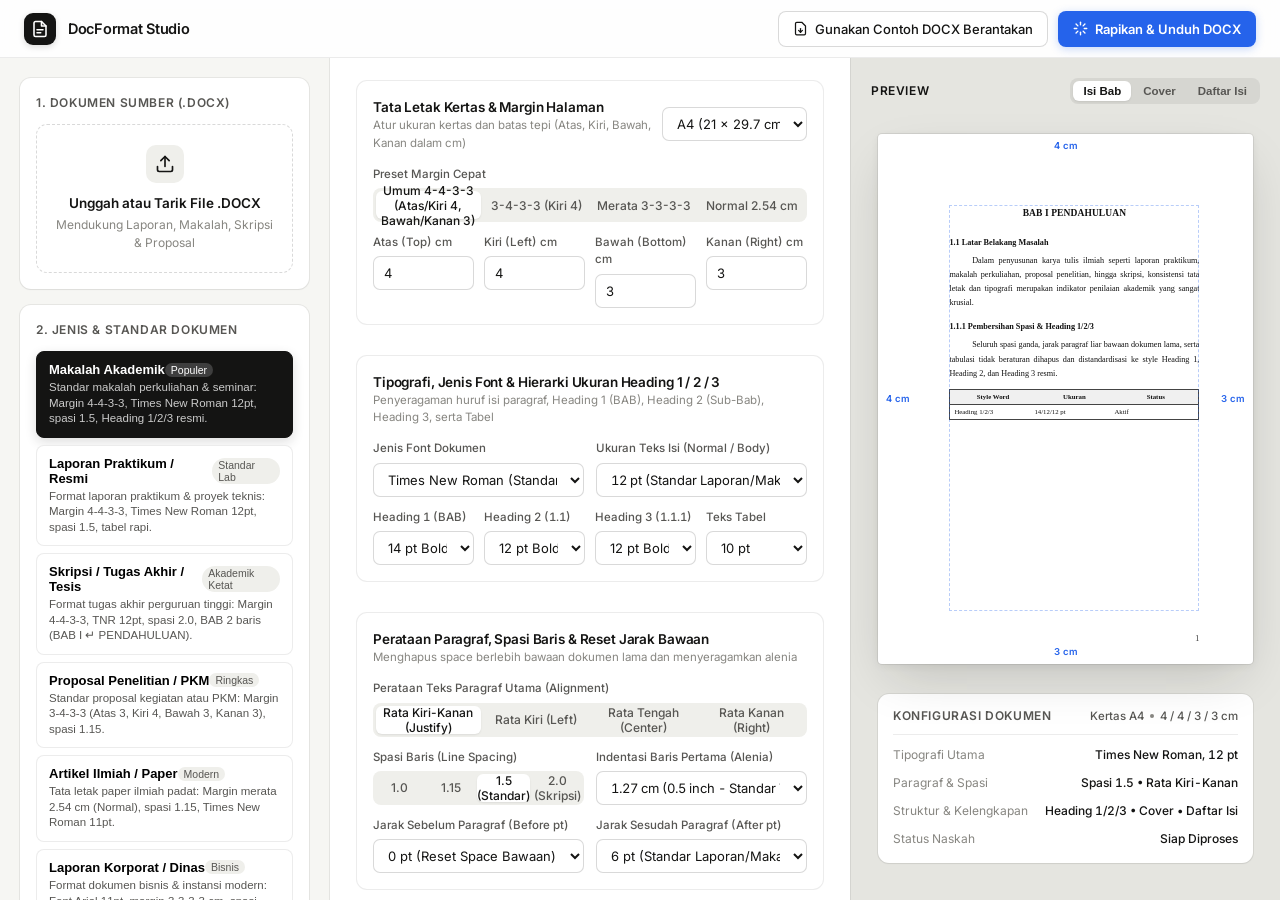
==== commit 95bbf4c5: "Big Bug Fix(maybe)" ====
--- a/index.html
+++ b/index.html
@@ -22,7 +22,6 @@
       </div>
       <div class="brand-title">
         DocFormat Studio
-        <span class="brand-pill">OpenXML Engine v3.0</span>
       </div>
     </div>
 
@@ -408,53 +407,82 @@
         <div class="group-header">
           <div>
             <div class="group-title">Data Halaman Sampul (Cover) Otomatis</div>
-            <div class="group-subtitle">Digunakan saat opsi Halaman Cover diatur ke Otomatis atau Selalu Buat Baru</div>
+            <div class="group-subtitle">Mendukung penyusunan perorangan (individu) maupun kelompok dengan NIM/NPM per anggota</div>
+          </div>
+          <div class="segmented-pills" id="authorModeGroup" style="width:210px;">
+            <button type="button" class="seg-btn active" data-mode="single">Sendiri / Individu</button>
+            <button type="button" class="seg-btn" data-mode="group">Kelompok</button>
           </div>
         </div>
 
         <div class="field-grid-2" style="margin-bottom:10px;">
           <div class="form-field">
             <label class="form-label" for="covDocLabel">Label Jenis Dokumen</label>
-            <input type="text" id="covDocLabel" class="input-control" value="MAKALAH" placeholder="MAKALAH / LAPORAN AKHIR / SKRIPSI" />
+            <input type="text" id="covDocLabel" class="input-control" value="" placeholder="Contoh: MAKALAH / LAPORAN AKHIR / SKRIPSI" />
           </div>
           <div class="form-field">
             <label class="form-label" for="covCourse">Mata Kuliah / Proyek (Opsional)</label>
-            <input type="text" id="covCourse" class="input-control" value="Metodologi Penelitian &amp; Tata Tulis Ilmiah" placeholder="Nama Mata Kuliah" />
+            <input type="text" id="covCourse" class="input-control" value="" placeholder="Contoh: Metodologi Penelitian &amp; Tata Tulis Ilmiah" />
           </div>
         </div>
 
         <div class="form-field" style="margin-bottom:10px;">
           <label class="form-label" for="covTitle">Judul Lengkap Laporan / Makalah</label>
-          <input type="text" id="covTitle" class="input-control" value="IMPLEMENTASI OTOMATISASI TATA LETAK DOKUMEN KARYA ILMIAH BERBASIS OPENXML" placeholder="Masukkan judul dokumen..." />
-        </div>
-
-        <div class="field-grid-3" style="margin-bottom:10px;">
-          <div class="form-field">
-            <label class="form-label" for="covAuthor">Nama Penyusun / Kelompok</label>
-            <input type="text" id="covAuthor" class="input-control" value="Ahmad Fauzan &amp; Tim Peneliti" />
+          <input type="text" id="covTitle" class="input-control" value="" placeholder="Contoh: ANALISIS DAN OTOMATISASI TATA LETAK DOKUMEN KARYA TULIS ILMIAH" />
+        </div>
+
+        <!-- MODE SENDIRI / INDIVIDU -->
+        <div id="singleAuthorSection" class="field-grid-2" style="margin-bottom:10px;">
+          <div class="form-field">
+            <label class="form-label" for="covAuthor">Nama Lengkap Penyusun</label>
+            <input type="text" id="covAuthor" class="input-control" value="" placeholder="Contoh: Ahmad Fauzan" />
           </div>
           <div class="form-field">
             <label class="form-label" for="covNim">NIM / NPM / NIP</label>
-            <input type="text" id="covNim" class="input-control tnum" value="2201040089" />
-          </div>
+            <input type="text" id="covNim" class="input-control tnum" value="" placeholder="Contoh: 2201040089" />
+          </div>
+        </div>
+
+        <!-- MODE KELOMPOK -->
+        <div id="groupAuthorSection" style="display:none;margin-bottom:12px;padding:12px;border-radius:9px;background:var(--bg-app);border:1px solid var(--border-subtle);">
+          <div class="field-grid-2" style="margin-bottom:10px;align-items:end;">
+            <div class="form-field">
+              <label class="form-label" for="covGroupName">Nama / Nomor Kelompok (Opsional)</label>
+              <input type="text" id="covGroupName" class="input-control" value="" placeholder="Contoh: Kelompok 3" />
+            </div>
+            <div style="display:flex;justify-content:flex-end;">
+              <button type="button" id="btnAddMember" class="btn-add-member">
+                <svg width="13" height="13" viewBox="0 0 24 24" fill="none" stroke="currentColor" stroke-width="2.3" stroke-linecap="round" stroke-linejoin="round">
+                  <line x1="12" y1="5" x2="12" y2="19"></line>
+                  <line x1="5" y1="12" x2="19" y2="12"></line>
+                </svg>
+                Tambah Anggota Kelompok
+              </button>
+            </div>
+          </div>
+
+          <div class="member-list-stack" id="groupMembersList"></div>
+        </div>
+
+        <div class="field-grid-2" style="margin-bottom:10px;">
           <div class="form-field">
             <label class="form-label" for="covLecturer">Dosen Pengampu / Pembimbing</label>
-            <input type="text" id="covLecturer" class="input-control" value="Dr. Ir. Hendra Wijaya, M.Kom." />
-          </div>
-        </div>
-
-        <div class="field-grid-3">
+            <input type="text" id="covLecturer" class="input-control" value="" placeholder="Contoh: Dr. Ir. Hendra Wijaya, M.Kom." />
+          </div>
           <div class="form-field">
             <label class="form-label" for="covFaculty">Fakultas / Program Studi</label>
-            <input type="text" id="covFaculty" class="input-control" value="FAKULTAS ILMU KOMPUTER" />
-          </div>
+            <input type="text" id="covFaculty" class="input-control" value="" placeholder="Contoh: FAKULTAS ILMU KOMPUTER" />
+          </div>
+        </div>
+
+        <div class="field-grid-2">
           <div class="form-field">
             <label class="form-label" for="covInstitution">Nama Universitas / Instansi</label>
-            <input type="text" id="covInstitution" class="input-control" value="UNIVERSITAS INDONESIA RAYA" />
+            <input type="text" id="covInstitution" class="input-control" value="" placeholder="Contoh: UNIVERSITAS INDONESIA RAYA" />
           </div>
           <div class="form-field">
             <label class="form-label" for="covYear">Kota &amp; Tahun</label>
-            <input type="text" id="covYear" class="input-control tnum" value="JAKARTA • 2026" />
+            <input type="text" id="covYear" class="input-control tnum" value="" placeholder="Contoh: JAKARTA • 2026" />
           </div>
         </div>
       </div>
@@ -463,7 +491,7 @@
     <!-- RIGHT COLUMN: LIVE INTERACTIVE PAPER SIMULATOR & STATS -->
     <aside class="col-panel col-right">
       <div class="preview-toolbar">
-        <span class="section-title" style="color:var(--text-primary);">Simulasi Kertas Live</span>
+        <span class="section-title" style="color:var(--text-primary);">Preview</span>
         <div class="preview-tabs" id="previewTabs">
           <button type="button" class="preview-tab active" data-tab="body">Isi Bab</button>
           <button type="button" class="preview-tab" data-tab="cover">Cover</button>
@@ -483,26 +511,30 @@
       </div>
 
       <div class="stats-drawer" id="statsDrawer">
-        <div style="display:flex;align-items:center;justify-content:space-between;">
-          <span class="section-title">Ringkasan Spesifikasi Aktif</span>
-          <span id="activeSpecBadge" class="brand-pill tnum">A4 • 4-4-3-3</span>
-        </div>
-        <div class="stats-grid tnum" id="liveSpecGrid">
-          <div class="stat-item">
-            <span class="stat-val" id="stFont">Times New Roman</span>
-            <span class="stat-lbl">Font &amp; Ukuran Utama</span>
-          </div>
-          <div class="stat-item">
-            <span class="stat-val" id="stSpacing">1.5 Baris • Justify</span>
-            <span class="stat-lbl">Spasi &amp; Perataan</span>
-          </div>
-          <div class="stat-item">
-            <span class="stat-val" id="stParaCount">Siap Proses</span>
-            <span class="stat-lbl">Status Dokumen</span>
-          </div>
-          <div class="stat-item">
-            <span class="stat-val" id="stExtras">Heading 1/2/3 Aktif</span>
-            <span class="stat-lbl">Kelengkapan</span>
+        <div class="spec-header-row">
+          <span class="section-title">Konfigurasi Dokumen</span>
+          <span class="spec-meta-text tnum" id="activeSpecBadge">
+            <span id="specPaperText">Kertas A4</span>
+            <span class="spec-meta-dot"></span>
+            <span id="specMarginText">4 / 4 / 3 / 3 cm</span>
+          </span>
+        </div>
+        <div class="spec-table-list tnum" id="liveSpecGrid">
+          <div class="spec-row-item">
+            <span class="spec-row-key">Tipografi Utama</span>
+            <span class="spec-row-val" id="stFont">Times New Roman, 12 pt</span>
+          </div>
+          <div class="spec-row-item">
+            <span class="spec-row-key">Paragraf &amp; Spasi</span>
+            <span class="spec-row-val" id="stSpacing">Spasi 1.5 • Rata Kiri-Kanan</span>
+          </div>
+          <div class="spec-row-item">
+            <span class="spec-row-key">Struktur &amp; Kelengkapan</span>
+            <span class="spec-row-val" id="stExtras">Heading 1/2/3 • Cover • TOC</span>
+          </div>
+          <div class="spec-row-item">
+            <span class="spec-row-key">Status Naskah</span>
+            <span class="spec-row-val" id="stParaCount">Siap Diproses</span>
           </div>
         </div>
       </div>
--- a/styles.css
+++ b/styles.css
@@ -846,30 +846,118 @@
   padding: 13px 15px;
 }
 
-.stats-grid {
+.spec-header-row {
+  display: flex;
+  align-items: center;
+  justify-content: space-between;
+  padding-bottom: 9px;
+  margin-bottom: 9px;
+  border-bottom: 1px solid var(--border-subtle);
+}
+
+.spec-meta-text {
+  font-size: 11.5px;
+  font-weight: 500;
+  color: var(--text-secondary);
+  display: inline-flex;
+  align-items: center;
+  gap: 6px;
+}
+
+.spec-meta-dot {
+  width: 4px;
+  height: 4px;
+  border-radius: 50%;
+  background: var(--text-tertiary);
+}
+
+.spec-table-list {
+  display: flex;
+  flex-direction: column;
+  gap: 6px;
+}
+
+.spec-row-item {
+  display: flex;
+  align-items: baseline;
+  justify-content: space-between;
+  font-size: 12px;
+  padding: 2px 0;
+}
+
+.spec-row-key {
+  color: var(--text-tertiary);
+  font-weight: 400;
+}
+
+.spec-row-val {
+  color: var(--text-primary);
+  font-weight: 500;
+  text-align: right;
+}
+
+.member-list-stack {
+  display: flex;
+  flex-direction: column;
+  gap: 8px;
+  margin-bottom: 10px;
+}
+
+.member-row {
   display: grid;
-  grid-template-columns: repeat(2, 1fr);
+  grid-template-columns: 24px 1.3fr 1fr 32px;
   gap: 8px;
-  margin-top: 8px;
-}
-
-.stat-item {
+  align-items: center;
+  animation: slideFadeIn 180ms var(--ease-out);
+}
+
+.member-idx {
+  font-size: 11.5px;
+  font-weight: 600;
+  color: var(--text-tertiary);
+  text-align: center;
+}
+
+.btn-icon-remove {
+  height: 32px;
+  width: 32px;
+  border-radius: 7px;
+  border: 1px solid var(--border-subtle);
+  background: var(--bg-surface);
+  color: var(--text-secondary);
+  cursor: pointer;
+  display: inline-flex;
+  align-items: center;
+  justify-content: center;
+  transition: all 140ms var(--ease-out);
+}
+
+.btn-icon-remove:hover {
+  background: #fee2e2;
+  border-color: #fca5a5;
+  color: #dc2626;
+}
+
+.btn-add-member {
+  height: 32px;
+  padding: 0 11px;
+  border-radius: 7px;
+  border: 1px dashed var(--border-strong);
   background: var(--bg-subtle);
-  padding: 7px 10px;
-  border-radius: 7px;
-  display: flex;
-  flex-direction: column;
-}
-
-.stat-val {
-  font-weight: 700;
-  font-size: 14px;
-  color: var(--text-primary);
-}
-
-.stat-lbl {
-  font-size: 11px;
-  color: var(--text-secondary);
+  color: var(--text-primary);
+  font-family: inherit;
+  font-size: 12px;
+  font-weight: 500;
+  cursor: pointer;
+  display: inline-flex;
+  align-items: center;
+  gap: 6px;
+  transition: all 150ms var(--ease-out);
+}
+
+.btn-add-member:hover {
+  background: var(--bg-hover);
+  border-color: var(--text-primary);
 }
 
 @keyframes slideFadeIn {
